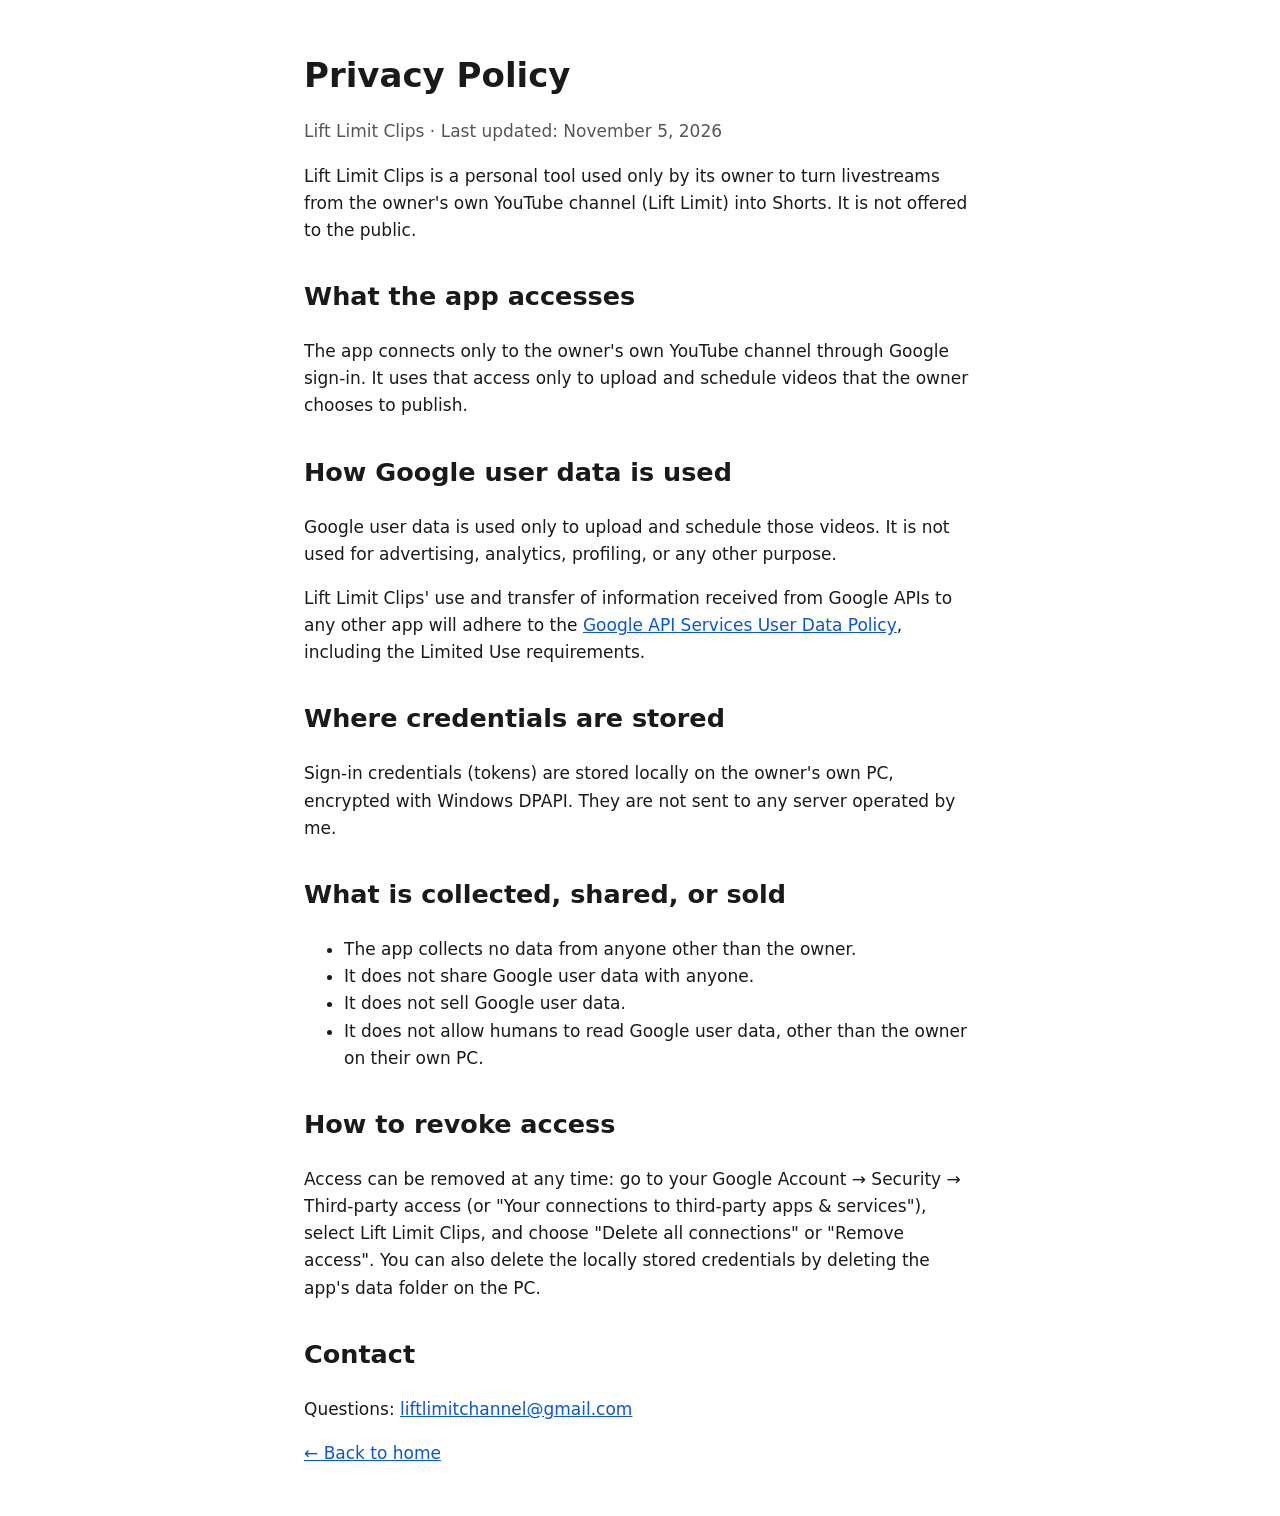
==== privacy.html @ d7b97ae7 "Lift Limit Clips: homepage and privacy policy" ====
﻿<!doctype html>
<html lang="en">
<head>
<meta charset="utf-8">
<meta name="viewport" content="width=device-width,initial-scale=1">
<title>Privacy Policy - Lift Limit Clips</title>
<link rel="stylesheet" href="style.css">
</head>
<body>
<h1>Privacy Policy</h1>
<p class="muted">Lift Limit Clips &middot; Last updated: November 5, 2026</p>

<p>Lift Limit Clips is a personal tool used only by its owner to turn livestreams from the owner's own YouTube channel (Lift Limit) into Shorts. It is not offered to the public.</p>

<h2>What the app accesses</h2>
<p>The app connects only to the owner's own YouTube channel through Google sign-in. It uses that access only to upload and schedule videos that the owner chooses to publish.</p>

<h2>How Google user data is used</h2>
<p>Google user data is used only to upload and schedule those videos. It is not used for advertising, analytics, profiling, or any other purpose.</p>
<p>Lift Limit Clips' use and transfer of information received from Google APIs to any other app will adhere to the <a href="https://developers.google.com/terms/api-services-user-data-policy">Google API Services User Data Policy</a>, including the Limited Use requirements.</p>

<h2>Where credentials are stored</h2>
<p>Sign-in credentials (tokens) are stored locally on the owner's own PC, encrypted with Windows DPAPI. They are not sent to any server operated by me.</p>

<h2>What is collected, shared, or sold</h2>
<ul>
<li>The app collects no data from anyone other than the owner.</li>
<li>It does not share Google user data with anyone.</li>
<li>It does not sell Google user data.</li>
<li>It does not allow humans to read Google user data, other than the owner on their own PC.</li>
</ul>

<h2>How to revoke access</h2>
<p>Access can be removed at any time: go to your Google Account &rarr; Security &rarr; Third-party access (or "Your connections to third-party apps &amp; services"), select Lift Limit Clips, and choose "Delete all connections" or "Remove access". You can also delete the locally stored credentials by deleting the app's data folder on the PC.</p>

<h2>Contact</h2>
<p>Questions: <a href="mailto:liftlimitchannel@gmail.com">liftlimitchannel@gmail.com</a></p>

<p><a href="index.html">&larr; Back to home</a></p>
</body>
</html>
---- style.css ----
﻿:root{--bg:#fff;--fg:#1a1a1a;--muted:#555;--link:#0b57d0}
@media (prefers-color-scheme:dark){:root{--bg:#161616;--fg:#eee;--muted:#aaa;--link:#8ab4f8}}
body{background:var(--bg);color:var(--fg);font:17px/1.6 system-ui,-apple-system,Segoe UI,sans-serif;max-width:42rem;margin:0 auto;padding:2rem 16px}
a{color:var(--link)}h1{line-height:1.2}h2{margin-top:2rem}.muted{color:var(--muted)}
footer{margin-top:3rem;font-size:.9rem;color:var(--muted)}
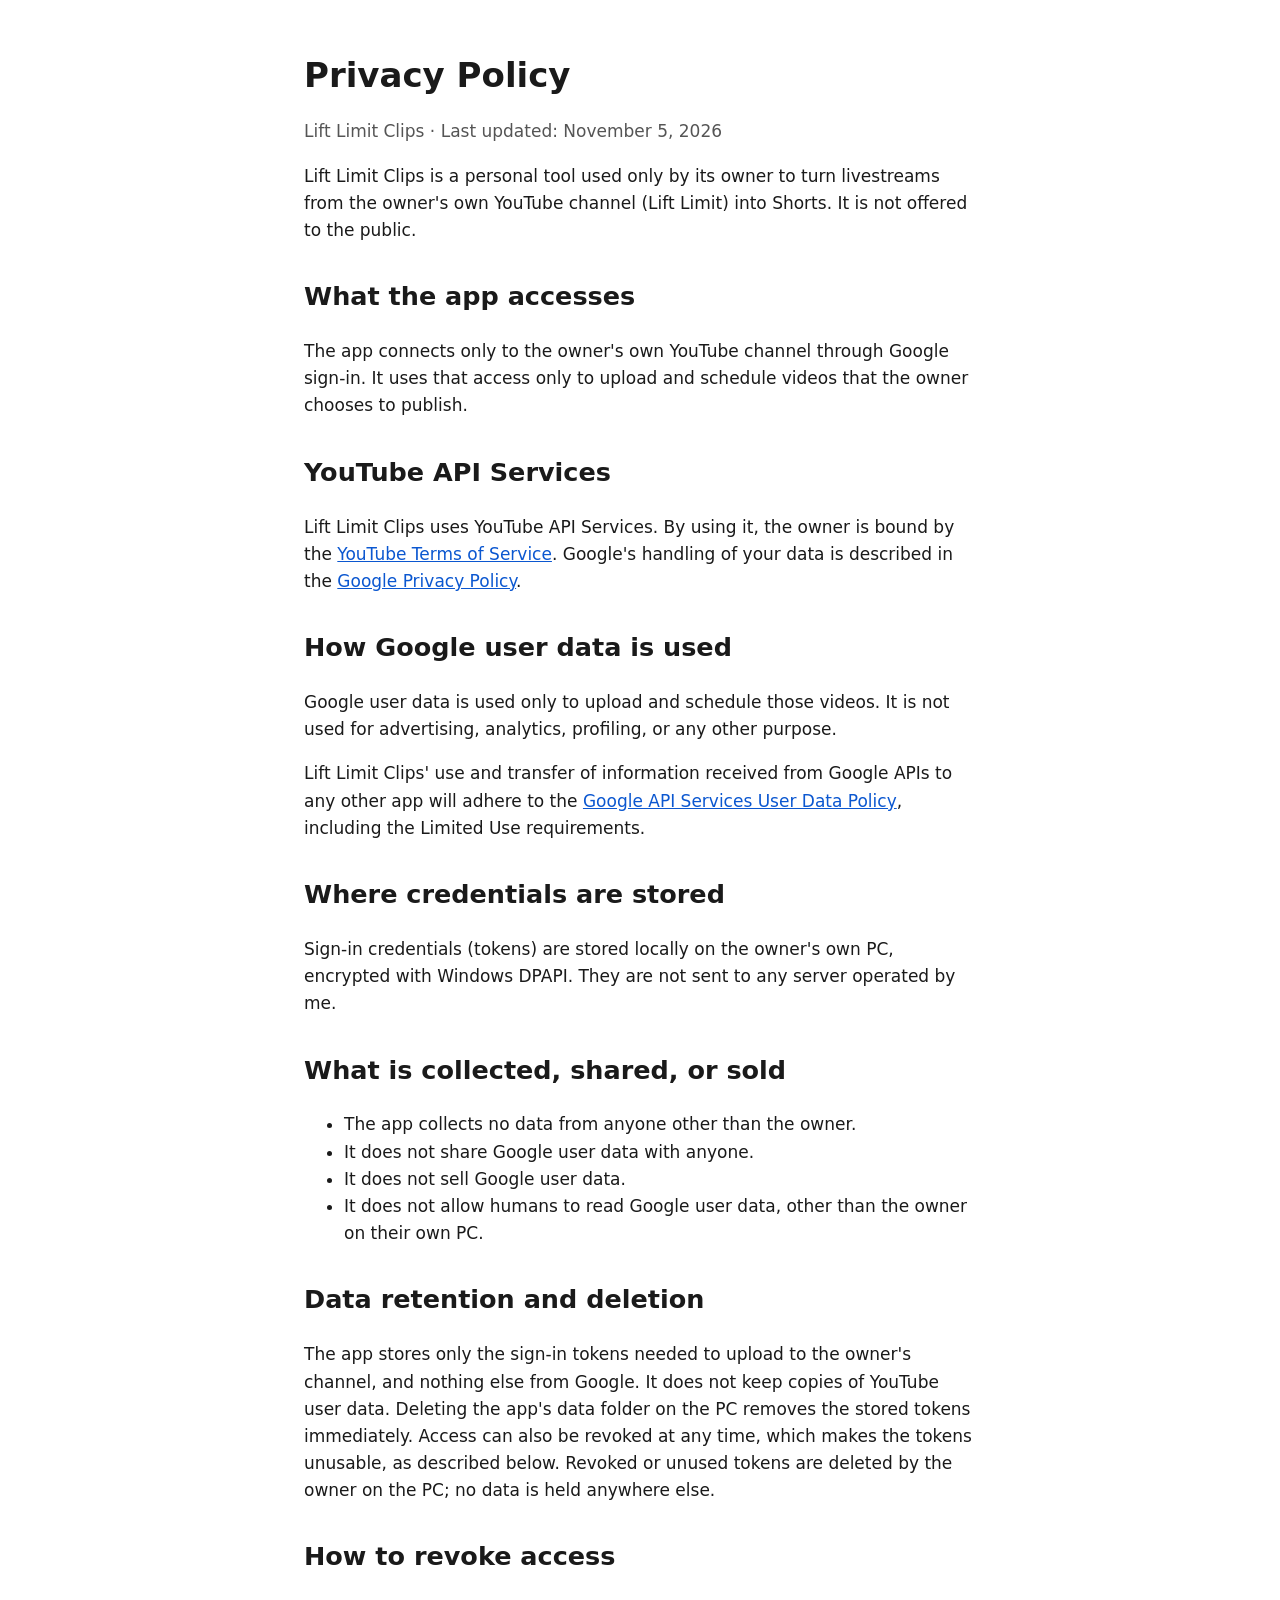
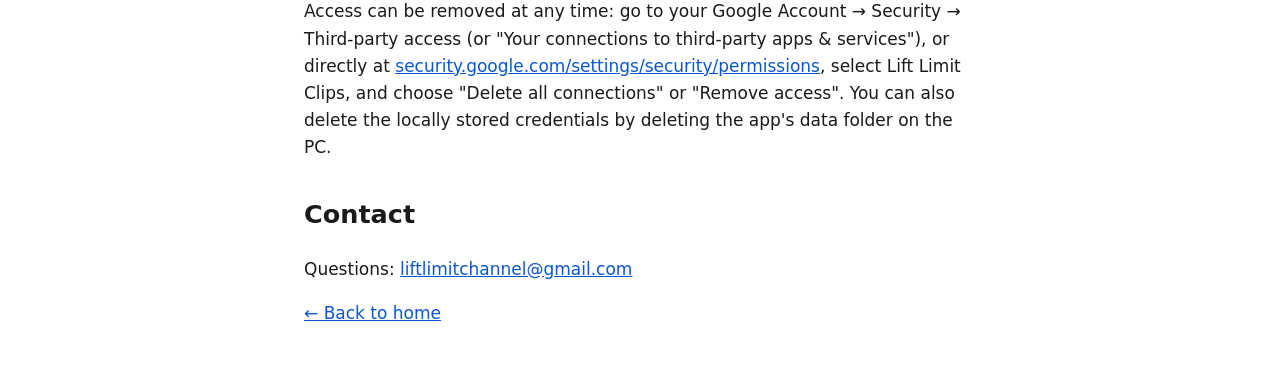
==== commit 12f60b8d: "Privacy policy: add YouTube API Services, Google Privacy Policy link, data deletion" ====
--- a/privacy.html
+++ b/privacy.html
@@ -15,8 +15,10 @@
 <h2>What the app accesses</h2>
 <p>The app connects only to the owner's own YouTube channel through Google sign-in. It uses that access only to upload and schedule videos that the owner chooses to publish.</p>
 
-<h2>How Google user data is used</h2>
-<p>Google user data is used only to upload and schedule those videos. It is not used for advertising, analytics, profiling, or any other purpose.</p>
+<h2>YouTube API Services</h2>
+<p>Lift Limit Clips uses YouTube API Services. By using it, the owner is bound by the <a href="https://www.youtube.com/t/terms">YouTube Terms of Service</a>. Google's handling of your data is described in the <a href="https://policies.google.com/privacy">Google Privacy Policy</a>.</p>
+
+<h2>How Google user data is used</h2><p>Google user data is used only to upload and schedule those videos. It is not used for advertising, analytics, profiling, or any other purpose.</p>
 <p>Lift Limit Clips' use and transfer of information received from Google APIs to any other app will adhere to the <a href="https://developers.google.com/terms/api-services-user-data-policy">Google API Services User Data Policy</a>, including the Limited Use requirements.</p>
 
 <h2>Where credentials are stored</h2>
@@ -30,8 +32,10 @@
 <li>It does not allow humans to read Google user data, other than the owner on their own PC.</li>
 </ul>
 
-<h2>How to revoke access</h2>
-<p>Access can be removed at any time: go to your Google Account &rarr; Security &rarr; Third-party access (or "Your connections to third-party apps &amp; services"), select Lift Limit Clips, and choose "Delete all connections" or "Remove access". You can also delete the locally stored credentials by deleting the app's data folder on the PC.</p>
+<h2>Data retention and deletion</h2>
+<p>The app stores only the sign-in tokens needed to upload to the owner's channel, and nothing else from Google. It does not keep copies of YouTube user data. Deleting the app's data folder on the PC removes the stored tokens immediately. Access can also be revoked at any time, which makes the tokens unusable, as described below. Revoked or unused tokens are deleted by the owner on the PC; no data is held anywhere else.</p>
+
+<h2>How to revoke access</h2><p>Access can be removed at any time: go to your Google Account &rarr; Security &rarr; Third-party access (or "Your connections to third-party apps &amp; services"), or directly at <a href="https://security.google.com/settings/security/permissions">security.google.com/settings/security/permissions</a>, select Lift Limit Clips, and choose "Delete all connections" or "Remove access". You can also delete the locally stored credentials by deleting the app's data folder on the PC.</p>
 
 <h2>Contact</h2>
 <p>Questions: <a href="mailto:liftlimitchannel@gmail.com">liftlimitchannel@gmail.com</a></p>
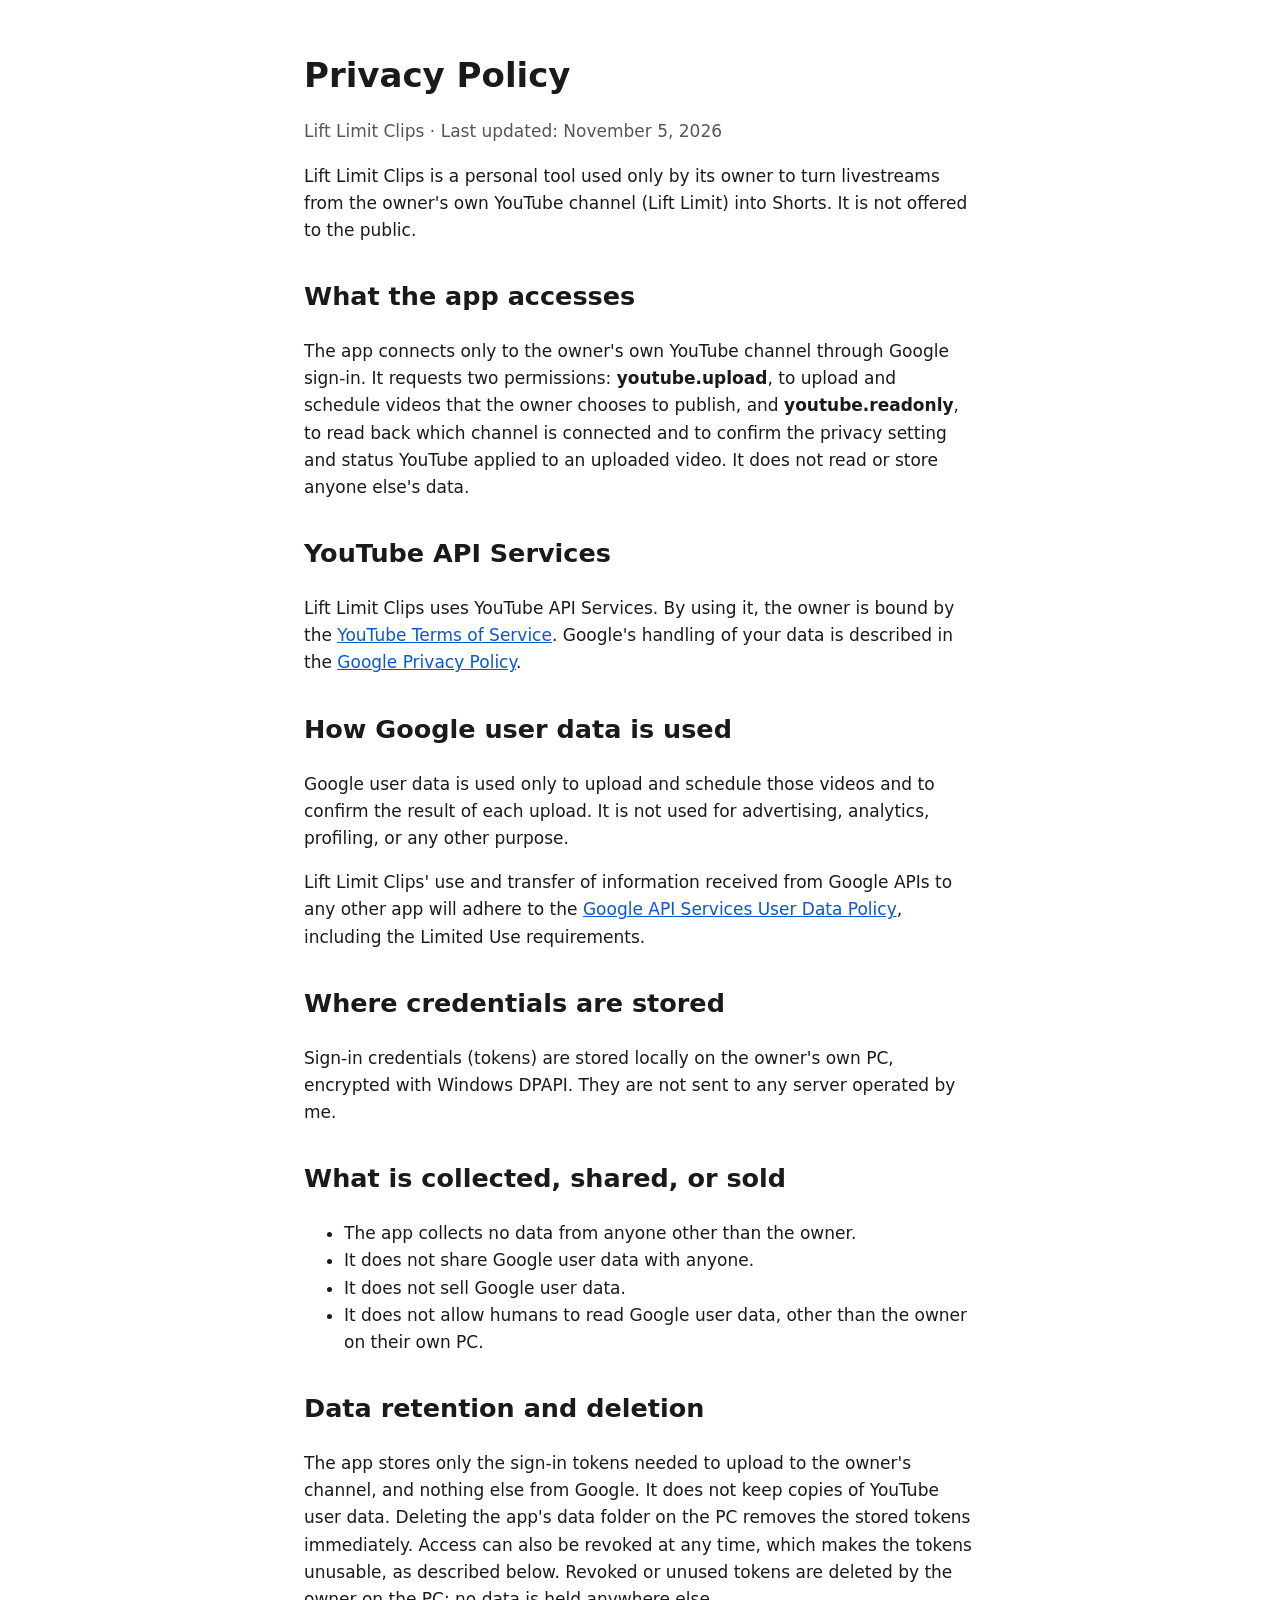
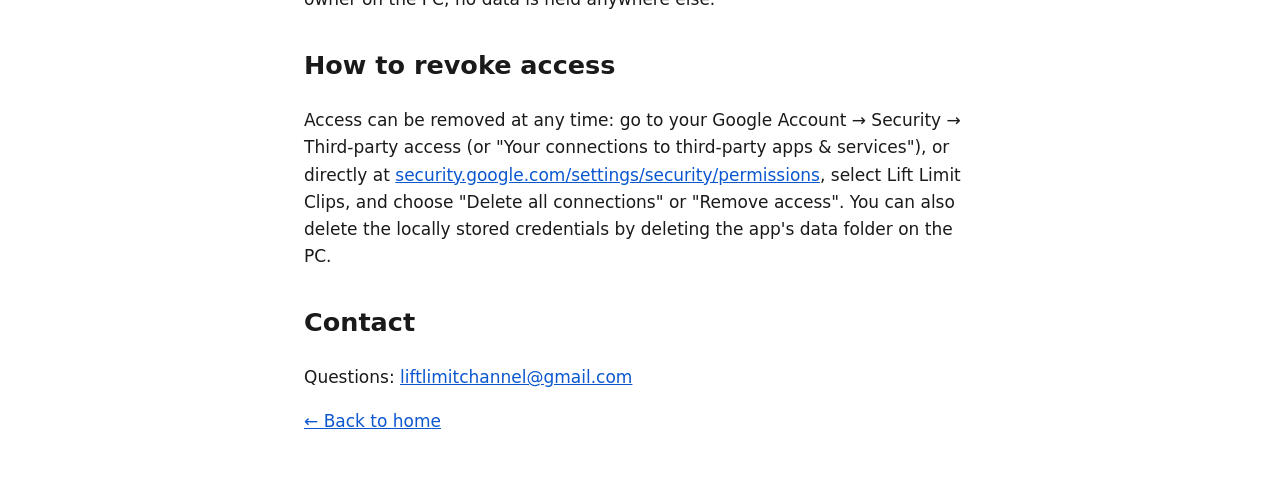
==== commit 1a6dea64: "Privacy policy: describe youtube.upload and youtube.readonly scopes" ====
--- a/privacy.html
+++ b/privacy.html
@@ -13,12 +13,12 @@
 <p>Lift Limit Clips is a personal tool used only by its owner to turn livestreams from the owner's own YouTube channel (Lift Limit) into Shorts. It is not offered to the public.</p>
 
 <h2>What the app accesses</h2>
-<p>The app connects only to the owner's own YouTube channel through Google sign-in. It uses that access only to upload and schedule videos that the owner chooses to publish.</p>
+<p>The app connects only to the owner's own YouTube channel through Google sign-in. It requests two permissions: <strong>youtube.upload</strong>, to upload and schedule videos that the owner chooses to publish, and <strong>youtube.readonly</strong>, to read back which channel is connected and to confirm the privacy setting and status YouTube applied to an uploaded video. It does not read or store anyone else's data.</p>
 
 <h2>YouTube API Services</h2>
 <p>Lift Limit Clips uses YouTube API Services. By using it, the owner is bound by the <a href="https://www.youtube.com/t/terms">YouTube Terms of Service</a>. Google's handling of your data is described in the <a href="https://policies.google.com/privacy">Google Privacy Policy</a>.</p>
 
-<h2>How Google user data is used</h2><p>Google user data is used only to upload and schedule those videos. It is not used for advertising, analytics, profiling, or any other purpose.</p>
+<h2>How Google user data is used</h2><p>Google user data is used only to upload and schedule those videos and to confirm the result of each upload. It is not used for advertising, analytics, profiling, or any other purpose.</p>
 <p>Lift Limit Clips' use and transfer of information received from Google APIs to any other app will adhere to the <a href="https://developers.google.com/terms/api-services-user-data-policy">Google API Services User Data Policy</a>, including the Limited Use requirements.</p>
 
 <h2>Where credentials are stored</h2>
